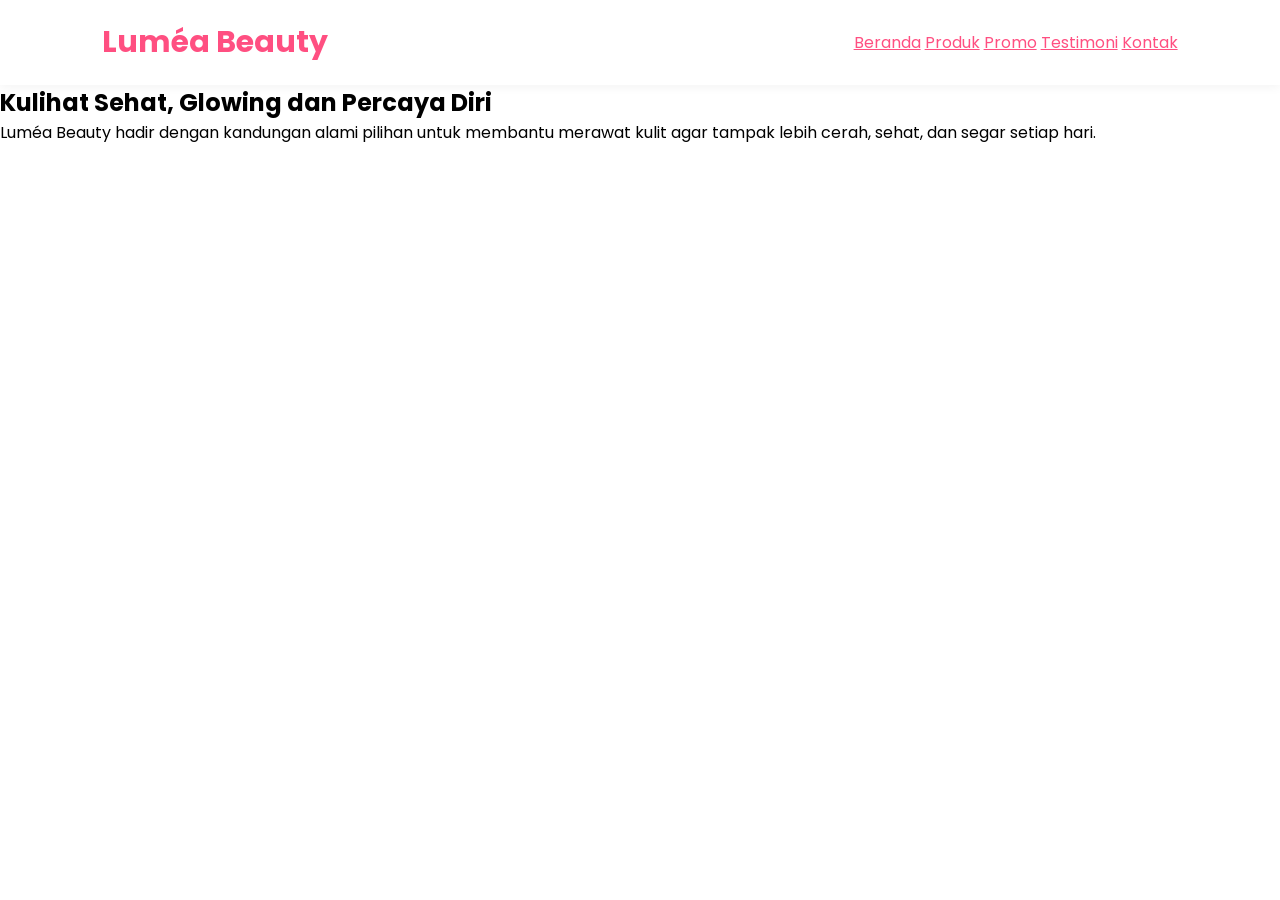
==== lumea.html @ 40b4839c "first commit" ====
<!DOCTYPE html>
<html lang="id">
    <head>
        <meta charset="UTF-8">
        <meta name="viewport" content="width=device-width, initial-scale=1.0">
        <title>Luméa Beauty - Skincare Natural</title>
        <link rel="preconnect" href="https://fonts.googleapis.com">
        <link href="https://fonts.googleapis.com/css2?family=Poppins:wght@300;400;500;600;700&display=swap" rel="stylesheet">

    <style>
        *{
            margin: 0;
            padding: 0;
            box-sizing: border-box;
            font-family: 'Poppins',sans-serif;
        }
            
        body{
            background-color: #fff7f9, #333;
        }

/* HEADER */

    header{
        background: white;
        padding: 20px 8%;
        display: flex;
        justify-content: space-between;
        align-items: center;
        box-shadow: 0 2px 10px rgba(0,0,0,0.05);
        position: sticky;
        top: 0;
        z-index: 100;

    }

    .logo{
        font-size:30px;
        font-weight:700;
        color:#ff4f81;
    }
    
    nav a{
        color:#ff4f81;
    }


    </style>
    </head>

    <body>
        <header>
            <div class="logo">Luméa Beauty</div>
            <nav>
                <a href="#">Beranda</a>
                <a href="#">Produk</a>
                <a href="#">Promo</a>
                <a href="#">Testimoni</a>
                <a href="#">Kontak</a>
            </nav>
        </header>

 <!-- HERO -->
<section class="hero">
    <div class="hero-text">
    <h1>Kulihat Sehat, <span>Glowing</span> dan Percaya Diri</h1>
    <p>
        Luméa Beauty hadir dengan kandungan alami pilihan untuk membantu merawat kulit agar tampak lebih cerah, sehat, dan segar setiap hari.
    </p>
    </div>

</section>
 
    </body>

</html>
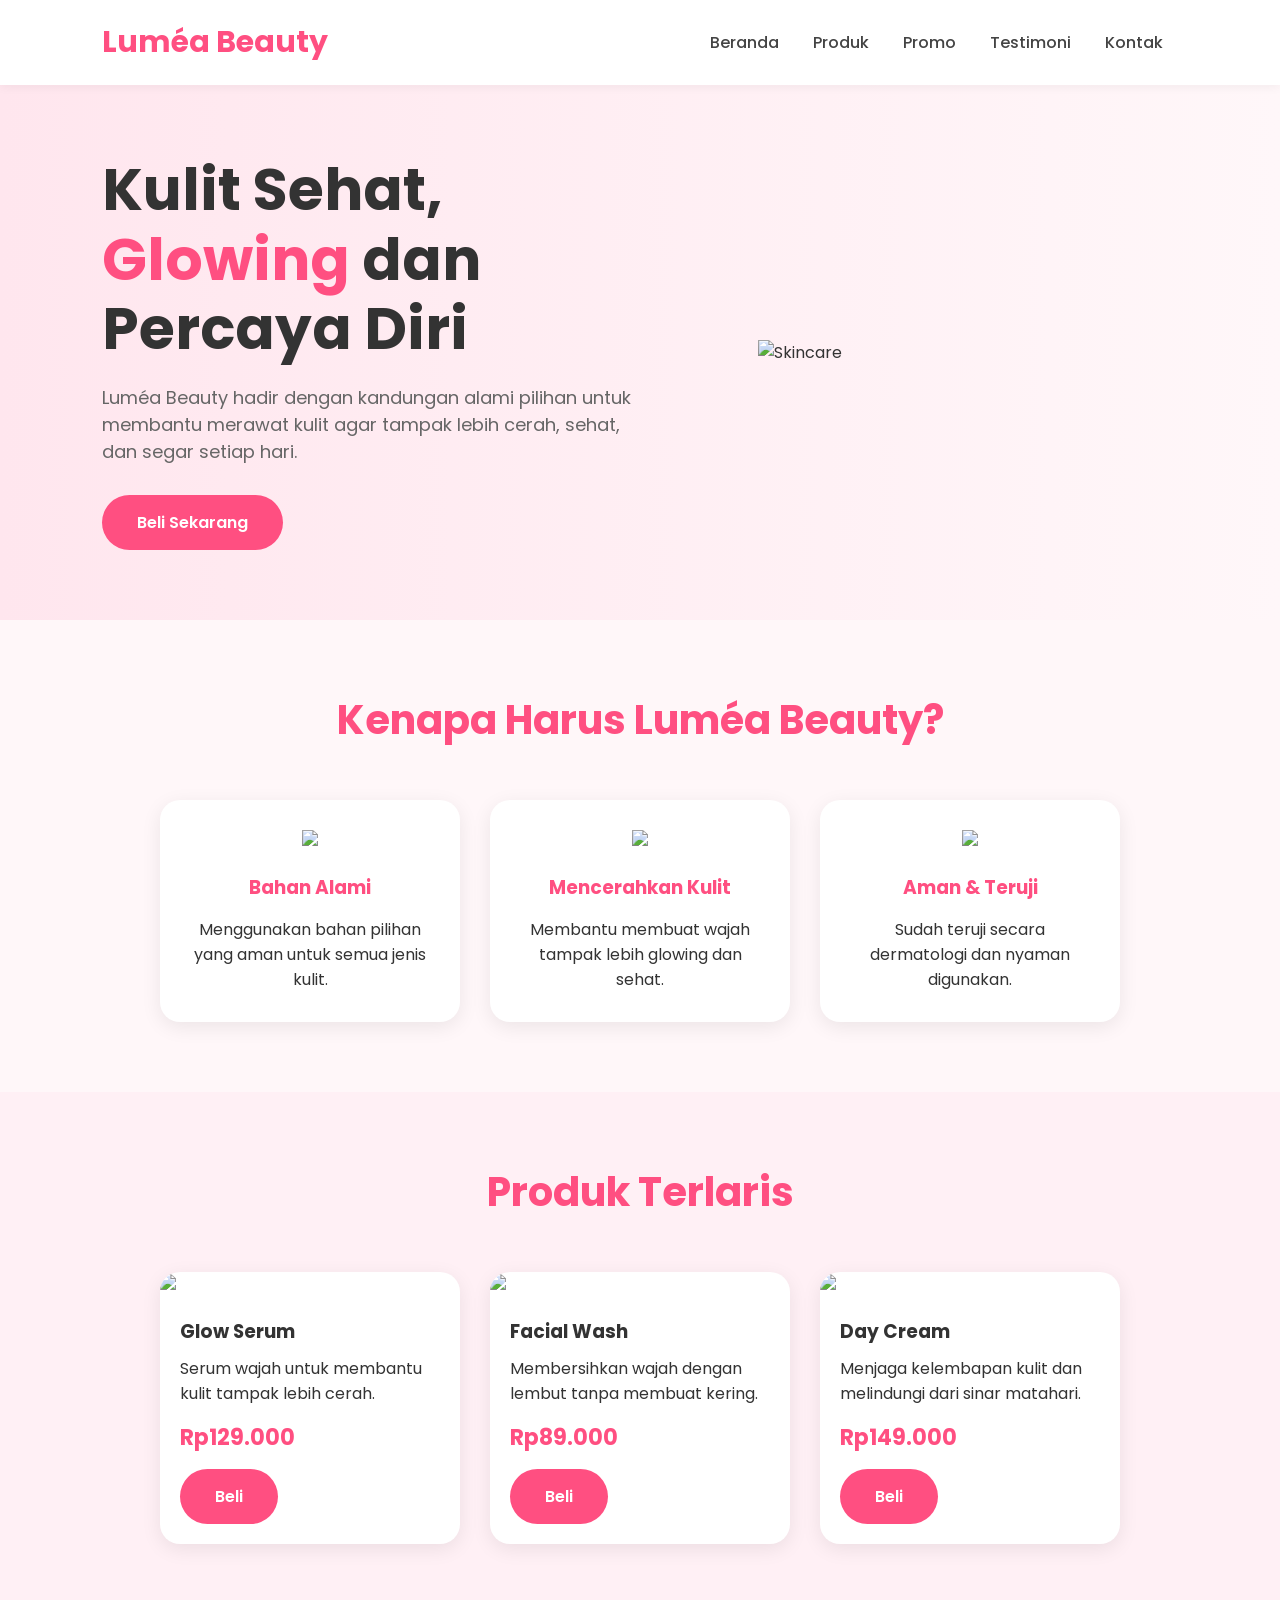
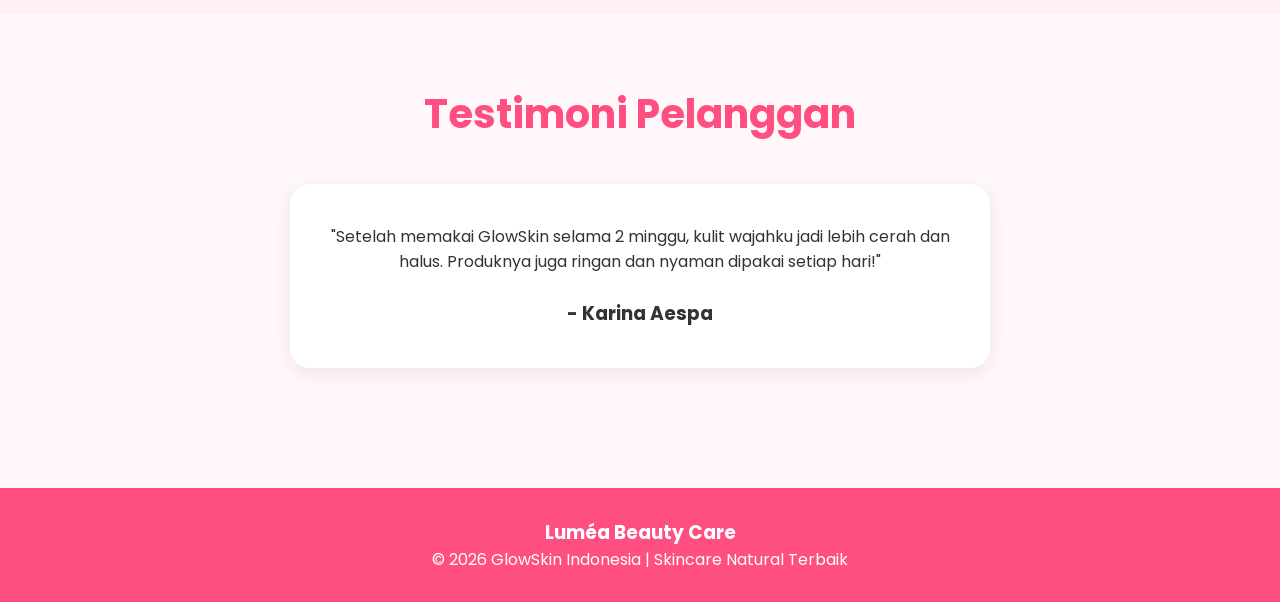
==== commit 8624ebc8: "perubahan projek dari rizka" ====
--- a/lumea.html
+++ b/lumea.html
@@ -16,7 +16,8 @@
         }
             
         body{
-            background-color: #fff7f9, #333;
+            background: #fff7f9;
+            color: #333;
         }
 
 /* HEADER */
@@ -41,9 +42,209 @@
     }
     
     nav a{
-        color:#ff4f81;
-    }
-
+        margin:0 15px;
+        text-decoration:none;
+        color:#444;
+        font-weight:500;
+        transition:0.3s;
+    }
+
+    nav a:hover{
+        color:#ff4f81;
+    }
+
+/* HERO */
+    
+    .hero{
+        display:flex;
+        justify-content:space-between;
+        align-items:center;
+        padding:70px 8%;
+        background:linear-gradient(to right,#ffe6ee,#fff7f9);
+        flex-wrap:wrap;
+    }
+
+    .hero-text{
+        max-width:550px;
+    }
+
+    .hero-text h1{
+        font-size:58px;
+        line-height:1.2;
+        margin-bottom:20px;
+    }
+
+    .hero-text h1 span{
+        color:#ff4f81;
+    }
+
+    .hero-text p{
+        font-size:18px;
+        margin-bottom:30px;
+        color:#666;
+    }
+
+    .btn{
+        display:inline-block;
+        padding:15px 35px;
+        background:#ff4f81;
+        color:white;
+        text-decoration:none;
+        border-radius:40px;
+        font-weight:600;
+        transition:0.3s;
+    }
+
+    .btn:hover{
+        background:#ff2f6d;
+        transform:scale(1.05);
+    }
+
+    .hero img{
+        width:420px;
+        max-width:100%;
+    }
+
+/* FITUR */
+
+    .fitur{
+        padding:70px 8%;
+        text-align:center;
+    }
+
+    .fitur h2{
+        font-size: 40px;
+        margin-bottom: 50px;
+        color: #ff4f81;
+    }
+
+    .box-container{
+        display: flex;
+        justify-content: center;
+        gap: 30px;
+        flex-wrap: wrap;
+    }
+
+    .box{
+        background: white;
+        padding: 30px;
+        border-radius: 20px;
+        width: 300px;
+        box-shadow: 0 5px 20px rgba(0,0,0,0.08);
+        transition: 0.3s;
+    }
+
+    .box:hover{
+        transform:translateY(-10px);
+    }
+
+    .box img{
+        width:100px;
+        margin-bottom:20px;
+    }
+
+    .box h3{
+        margin-bottom:15px;
+        color:#ff4f81;
+    }
+
+/* PRODUK */
+
+    .produk{
+        padding: 70px 8%;
+        background: #fff0f5;
+    }
+
+    .produk h2{
+        text-align: center;
+        font-size: 40px;
+        margin-bottom: 50px;
+        color: #ff4f81;
+    }
+
+    .card-container{
+        display: flex;
+        gap: 30px;
+        justify-content: center;
+        flex-wrap: wrap;
+    }
+
+    .card{
+        background: white;
+        width: 300px;
+        border-radius: 20px;
+        overflow: hidden;
+        box-shadow: 0 5px 20px rgba(0,0,0,0.08);
+        transition: 0.3s;
+    }
+
+    .card:hover{
+        transform:translateY(-10px);
+    }
+
+    .card img{
+        width:100%;
+    }
+
+    .card-body{
+        padding:20px;
+    }
+
+    .card-body h3{
+        margin-bottom:10px;
+    }
+
+   .harga{
+        color:#ff4f81;
+        font-size:22px;
+        font-weight:bold;
+        margin:15px 0;
+    }
+
+/* TESTIMONI */
+
+    .testimoni{
+        padding:70px 8%;
+        text-align:center;
+    }
+
+    .testimoni h2{
+        color:#ff4f81;
+        font-size:40px;
+        margin-bottom:40px;
+    }
+
+    .testi-box{
+        background:white;
+        max-width:700px;
+        margin:auto;
+        padding:40px;
+        border-radius:20px;
+        box-shadow:0 5px 20px rgba(0,0,0,0.08);
+    }
+
+/* FOOTER */
+
+    footer{
+        background:#ff4f81;
+        color:white;
+        text-align:center;
+        padding:30px;
+        margin-top:50px;
+    }
+
+@media(max-width:900px){
+
+    .hero{
+       flex-direction:column;
+       text-align:center;
+    }
+
+    .hero-text h1{
+       font-size:42px;
+    }
+
+    }
 
     </style>
     </head>
@@ -63,14 +264,112 @@
  <!-- HERO -->
 <section class="hero">
     <div class="hero-text">
-    <h1>Kulihat Sehat, <span>Glowing</span> dan Percaya Diri</h1>
+    <h1>Kulit Sehat, <span>Glowing</span> dan Percaya Diri</h1>
     <p>
         Luméa Beauty hadir dengan kandungan alami pilihan untuk membantu merawat kulit agar tampak lebih cerah, sehat, dan segar setiap hari.
     </p>
+    <a href="#" class="btn">Beli Sekarang</a>
     </div>
+    <img src="c:\Users\acer\OneDrive\Pictures\WhatsApp Image 2026-06-10 at 09.47.48 - Salin.jpeg" alt="Skincare">
 
 </section>
+
+<!-- FITUR -->
+<section class="fitur">
+    <h2>Kenapa Harus Luméa Beauty?</h2>
+    <div class="box-container">
+        <div class="box">
+            <img src="https://cdn-icons-png.flaticon.com/512/2913/2913465.png">
+            <h3>Bahan Alami</h3>
+            <p>
+                Menggunakan bahan pilihan yang aman untuk semua jenis kulit.
+            </p>
+        </div>
+
+        <div class="box">
+            <img src="https://cdn-icons-png.flaticon.com/512/1040/1040230.png">
+            <h3>Mencerahkan Kulit</h3>
+            <p>
+                Membantu membuat wajah tampak lebih glowing dan sehat.
+            </p>
+        </div>
+
+        <div class="box">
+            <img src="https://cdn-icons-png.flaticon.com/512/1828/1828884.png">
+            <h3>Aman & Teruji</h3>
+            <p>
+                Sudah teruji secara dermatologi dan nyaman digunakan.
+            </p>
+        </div>
+
+    </div>
+</section>
+
+<!-- PRODUK -->
+ <section class="produk">
+    <h2>Produk Terlaris</h2>
+    <div class="card-container">
+        <div class="card">
+            <img src="c:\Users\acer\OneDrive\Pictures\produk web.jpeg">
+            <div class="card-body">
+                <h3>Glow Serum</h3>
+                <p>
+                    Serum wajah untuk membantu kulit tampak lebih cerah.
+                </p>
+                <div class="harga">Rp129.000</div>
+                <a href="#" class="btn">Beli</a>
+            </div>
+        </div>
+        
+        <div class="card">
+            <img src="https://images.unsplash.com/photo-1617897903246-719242758050?q=80&w=1200&auto=format&fit=crop">
+            <div class="card-body">
+                <h3>Facial Wash</h3>
+                <p>
+                    Membersihkan wajah dengan lembut tanpa membuat kering.
+                </p>
+                <div class="harga">Rp89.000</div>
+                <a href="#" class="btn">Beli</a>
+            </div>
+        </div>    
+
+        <div class="card">
+            <img src="https://images.unsplash.com/photo-1625772452859-1c03d5bf1137?q=80&w=1200&auto=format&fit=crop">
+            <div class="card-body">
+                <h3>Day Cream</h3>
+                <p>
+                    Menjaga kelembapan kulit dan melindungi dari sinar matahari.
+                </p>
+                <div class="harga">Rp149.000</div>
+                <a href="#" class="btn">Beli</a>
+            </div>
+        </div>
+
+    </div>
+ </section>
+
+ <!-- TESTIMONI -->
+  <section class="testimoni">
+    <h2>Testimoni Pelanggan</h2>
+    <div class="testi-box">
+        <p>
+            "Setelah memakai GlowSkin selama 2 minggu, kulit wajahku jadi lebih cerah dan halus. Produknya juga ringan dan nyaman dipakai setiap hari!"
+        </p>
+        <br>
+        <h3>- Karina Aespa</h3>
+    </div>
+
+  </section>
  
+<!-- FOOTER -->
+<footer>
+    <h3>Luméa Beauty Care</h3>
+    <p>
+        © 2026 GlowSkin Indonesia | Skincare Natural Terbaik
+    </p>
+</footer>
+
+
     </body>
 
 </html>
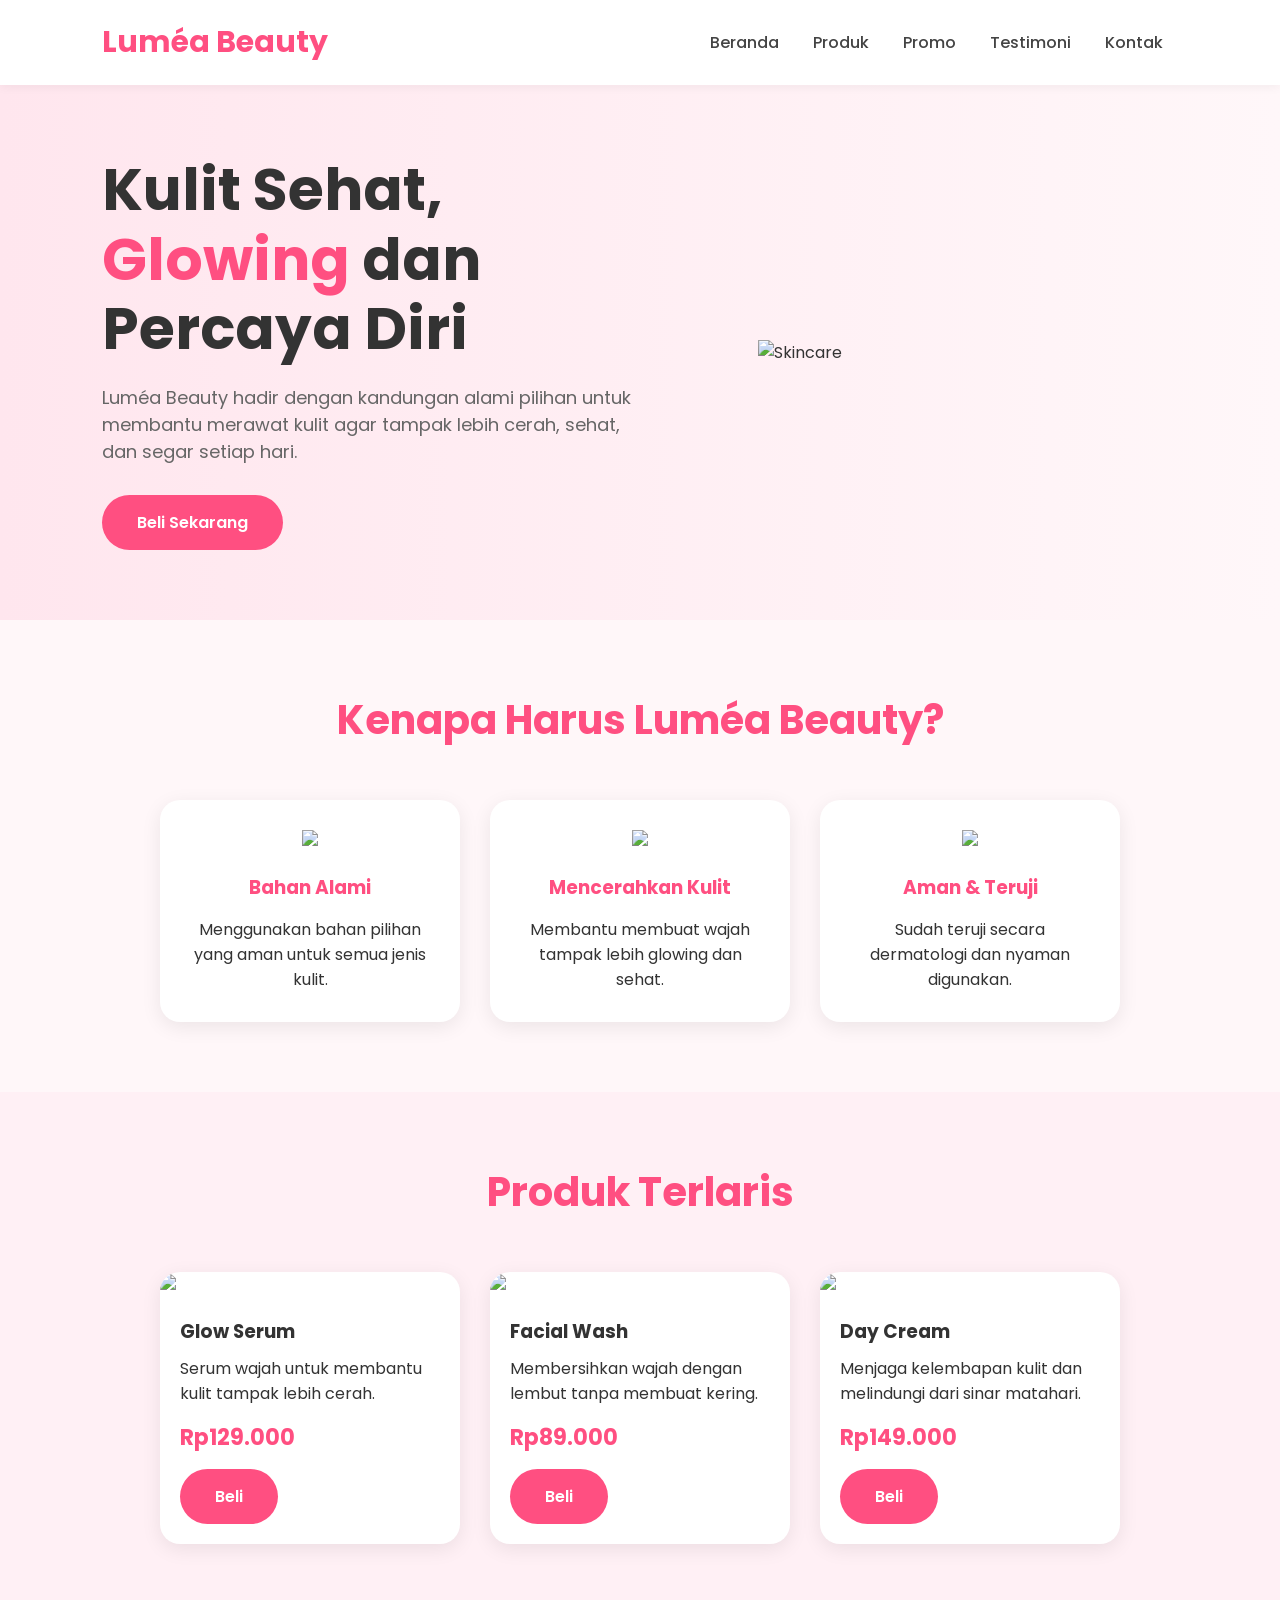
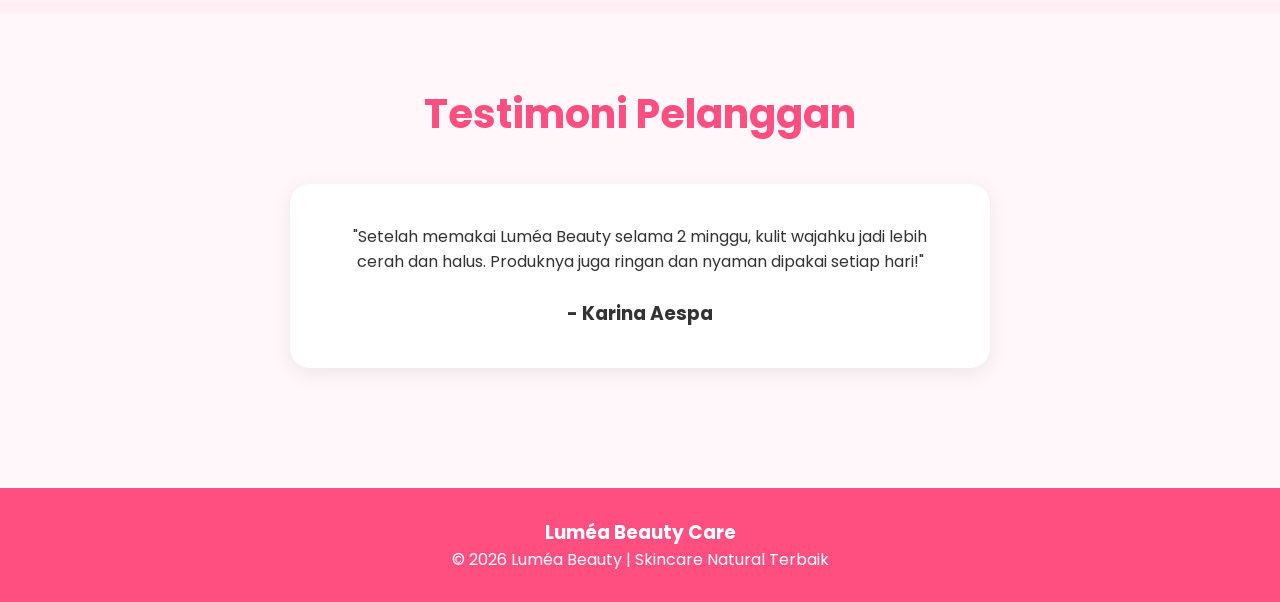
==== commit 3621f4cf: "revisi dari nayla" ====
--- a/lumea.html
+++ b/lumea.html
@@ -6,247 +6,8 @@
         <title>Luméa Beauty - Skincare Natural</title>
         <link rel="preconnect" href="https://fonts.googleapis.com">
         <link href="https://fonts.googleapis.com/css2?family=Poppins:wght@300;400;500;600;700&display=swap" rel="stylesheet">
+        <link rel="stylesheet" type="text/css" href="style.css">
 
-    <style>
-        *{
-            margin: 0;
-            padding: 0;
-            box-sizing: border-box;
-            font-family: 'Poppins',sans-serif;
-        }
-            
-        body{
-            background: #fff7f9;
-            color: #333;
-        }
-
-/* HEADER */
-
-    header{
-        background: white;
-        padding: 20px 8%;
-        display: flex;
-        justify-content: space-between;
-        align-items: center;
-        box-shadow: 0 2px 10px rgba(0,0,0,0.05);
-        position: sticky;
-        top: 0;
-        z-index: 100;
-
-    }
-
-    .logo{
-        font-size:30px;
-        font-weight:700;
-        color:#ff4f81;
-    }
-    
-    nav a{
-        margin:0 15px;
-        text-decoration:none;
-        color:#444;
-        font-weight:500;
-        transition:0.3s;
-    }
-
-    nav a:hover{
-        color:#ff4f81;
-    }
-
-/* HERO */
-    
-    .hero{
-        display:flex;
-        justify-content:space-between;
-        align-items:center;
-        padding:70px 8%;
-        background:linear-gradient(to right,#ffe6ee,#fff7f9);
-        flex-wrap:wrap;
-    }
-
-    .hero-text{
-        max-width:550px;
-    }
-
-    .hero-text h1{
-        font-size:58px;
-        line-height:1.2;
-        margin-bottom:20px;
-    }
-
-    .hero-text h1 span{
-        color:#ff4f81;
-    }
-
-    .hero-text p{
-        font-size:18px;
-        margin-bottom:30px;
-        color:#666;
-    }
-
-    .btn{
-        display:inline-block;
-        padding:15px 35px;
-        background:#ff4f81;
-        color:white;
-        text-decoration:none;
-        border-radius:40px;
-        font-weight:600;
-        transition:0.3s;
-    }
-
-    .btn:hover{
-        background:#ff2f6d;
-        transform:scale(1.05);
-    }
-
-    .hero img{
-        width:420px;
-        max-width:100%;
-    }
-
-/* FITUR */
-
-    .fitur{
-        padding:70px 8%;
-        text-align:center;
-    }
-
-    .fitur h2{
-        font-size: 40px;
-        margin-bottom: 50px;
-        color: #ff4f81;
-    }
-
-    .box-container{
-        display: flex;
-        justify-content: center;
-        gap: 30px;
-        flex-wrap: wrap;
-    }
-
-    .box{
-        background: white;
-        padding: 30px;
-        border-radius: 20px;
-        width: 300px;
-        box-shadow: 0 5px 20px rgba(0,0,0,0.08);
-        transition: 0.3s;
-    }
-
-    .box:hover{
-        transform:translateY(-10px);
-    }
-
-    .box img{
-        width:100px;
-        margin-bottom:20px;
-    }
-
-    .box h3{
-        margin-bottom:15px;
-        color:#ff4f81;
-    }
-
-/* PRODUK */
-
-    .produk{
-        padding: 70px 8%;
-        background: #fff0f5;
-    }
-
-    .produk h2{
-        text-align: center;
-        font-size: 40px;
-        margin-bottom: 50px;
-        color: #ff4f81;
-    }
-
-    .card-container{
-        display: flex;
-        gap: 30px;
-        justify-content: center;
-        flex-wrap: wrap;
-    }
-
-    .card{
-        background: white;
-        width: 300px;
-        border-radius: 20px;
-        overflow: hidden;
-        box-shadow: 0 5px 20px rgba(0,0,0,0.08);
-        transition: 0.3s;
-    }
-
-    .card:hover{
-        transform:translateY(-10px);
-    }
-
-    .card img{
-        width:100%;
-    }
-
-    .card-body{
-        padding:20px;
-    }
-
-    .card-body h3{
-        margin-bottom:10px;
-    }
-
-   .harga{
-        color:#ff4f81;
-        font-size:22px;
-        font-weight:bold;
-        margin:15px 0;
-    }
-
-/* TESTIMONI */
-
-    .testimoni{
-        padding:70px 8%;
-        text-align:center;
-    }
-
-    .testimoni h2{
-        color:#ff4f81;
-        font-size:40px;
-        margin-bottom:40px;
-    }
-
-    .testi-box{
-        background:white;
-        max-width:700px;
-        margin:auto;
-        padding:40px;
-        border-radius:20px;
-        box-shadow:0 5px 20px rgba(0,0,0,0.08);
-    }
-
-/* FOOTER */
-
-    footer{
-        background:#ff4f81;
-        color:white;
-        text-align:center;
-        padding:30px;
-        margin-top:50px;
-    }
-
-@media(max-width:900px){
-
-    .hero{
-       flex-direction:column;
-       text-align:center;
-    }
-
-    .hero-text h1{
-       font-size:42px;
-    }
-
-    }
-
-    </style>
     </head>
 
     <body>
@@ -353,7 +114,7 @@
     <h2>Testimoni Pelanggan</h2>
     <div class="testi-box">
         <p>
-            "Setelah memakai GlowSkin selama 2 minggu, kulit wajahku jadi lebih cerah dan halus. Produknya juga ringan dan nyaman dipakai setiap hari!"
+            "Setelah memakai Luméa Beauty selama 2 minggu, kulit wajahku jadi lebih cerah dan halus. Produknya juga ringan dan nyaman dipakai setiap hari!"
         </p>
         <br>
         <h3>- Karina Aespa</h3>
@@ -365,10 +126,9 @@
 <footer>
     <h3>Luméa Beauty Care</h3>
     <p>
-        © 2026 GlowSkin Indonesia | Skincare Natural Terbaik
+        © 2026 Luméa Beauty  | Skincare Natural Terbaik
     </p>
 </footer>
-
 
     </body>
 
--- a/style.css
+++ b/style.css
@@ -0,0 +1,238 @@
+        *{
+            margin: 0;
+            padding: 0;
+            box-sizing: border-box;
+            font-family: 'Poppins',sans-serif;
+        }
+            
+        body{
+            background: #fff7f9;
+            color: #333;
+        }
+
+/* HEADER */
+
+    header{
+        background: white;
+        padding: 20px 8%;
+        display: flex;
+        justify-content: space-between;
+        align-items: center;
+        box-shadow: 0 2px 10px rgba(0,0,0,0.05);
+        position: sticky;
+        top: 0;
+        z-index: 100;
+
+    }
+
+    .logo{
+        font-size:30px;
+        font-weight:700;
+        color:#ff4f81;
+    }
+    
+    nav a{
+        margin:0 15px;
+        text-decoration:none;
+        color:#444;
+        font-weight:500;
+        transition:0.3s;
+    }
+
+    nav a:hover{
+        color:#ff4f81;
+    }
+
+/* HERO */
+    
+    .hero{
+        display:flex;
+        justify-content:space-between;
+        align-items:center;
+        padding:70px 8%;
+        background:linear-gradient(to right,#ffe6ee,#fff7f9);
+        flex-wrap:wrap;
+    }
+
+    .hero-text{
+        max-width:550px;
+    }
+
+    .hero-text h1{
+        font-size:58px;
+        line-height:1.2;
+        margin-bottom:20px;
+    }
+
+    .hero-text h1 span{
+        color:#ff4f81;
+    }
+
+    .hero-text p{
+        font-size:18px;
+        margin-bottom:30px;
+        color:#666;
+    }
+
+    .btn{
+        display:inline-block;
+        padding:15px 35px;
+        background:#ff4f81;
+        color:white;
+        text-decoration:none;
+        border-radius:40px;
+        font-weight:600;
+        transition:0.3s;
+    }
+
+    .btn:hover{
+        background:#ff2f6d;
+        transform:scale(1.05);
+    }
+
+    .hero img{
+        width:420px;
+        max-width:100%;
+    }
+
+/* FITUR */
+
+    .fitur{
+        padding:70px 8%;
+        text-align:center;
+    }
+
+    .fitur h2{
+        font-size: 40px;
+        margin-bottom: 50px;
+        color: #ff4f81;
+    }
+
+    .box-container{
+        display: flex;
+        justify-content: center;
+        gap: 30px;
+        flex-wrap: wrap;
+    }
+
+    .box{
+        background: white;
+        padding: 30px;
+        border-radius: 20px;
+        width: 300px;
+        box-shadow: 0 5px 20px rgba(0,0,0,0.08);
+        transition: 0.3s;
+    }
+
+    .box:hover{
+        transform:translateY(-10px);
+    }
+
+    .box img{
+        width:100px;
+        margin-bottom:20px;
+    }
+
+    .box h3{
+        margin-bottom:15px;
+        color:#ff4f81;
+    }
+
+/* PRODUK */
+
+    .produk{
+        padding: 70px 8%;
+        background: #fff0f5;
+    }
+
+    .produk h2{
+        text-align: center;
+        font-size: 40px;
+        margin-bottom: 50px;
+        color: #ff4f81;
+    }
+
+    .card-container{
+        display: flex;
+        gap: 30px;
+        justify-content: center;
+        flex-wrap: wrap;
+    }
+
+    .card{
+        background: white;
+        width: 300px;
+        border-radius: 20px;
+        overflow: hidden;
+        box-shadow: 0 5px 20px rgba(0,0,0,0.08);
+        transition: 0.3s;
+    }
+
+    .card:hover{
+        transform:translateY(-10px);
+    }
+
+    .card img{
+        width:100%;
+    }
+
+    .card-body{
+        padding:20px;
+    }
+
+    .card-body h3{
+        margin-bottom:10px;
+    }
+
+   .harga{
+        color:#ff4f81;
+        font-size:22px;
+        font-weight:bold;
+        margin:15px 0;
+    }
+
+/* TESTIMONI */
+
+    .testimoni{
+        padding:70px 8%;
+        text-align:center;
+    }
+
+    .testimoni h2{
+        color:#ff4f81;
+        font-size:40px;
+        margin-bottom:40px;
+    }
+
+    .testi-box{
+        background:white;
+        max-width:700px;
+        margin:auto;
+        padding:40px;
+        border-radius:20px;
+        box-shadow:0 5px 20px rgba(0,0,0,0.08);
+    }
+
+/* FOOTER */
+
+    footer{
+        background:#ff4f81;
+        color:white;
+        text-align:center;
+        padding:30px;
+        margin-top:50px;
+    }
+
+@media(max-width:900px){
+
+    .hero{
+       flex-direction:column;
+       text-align:center;
+    }
+
+    .hero-text h1{
+       font-size:42px;
+    }
+
+    }
+
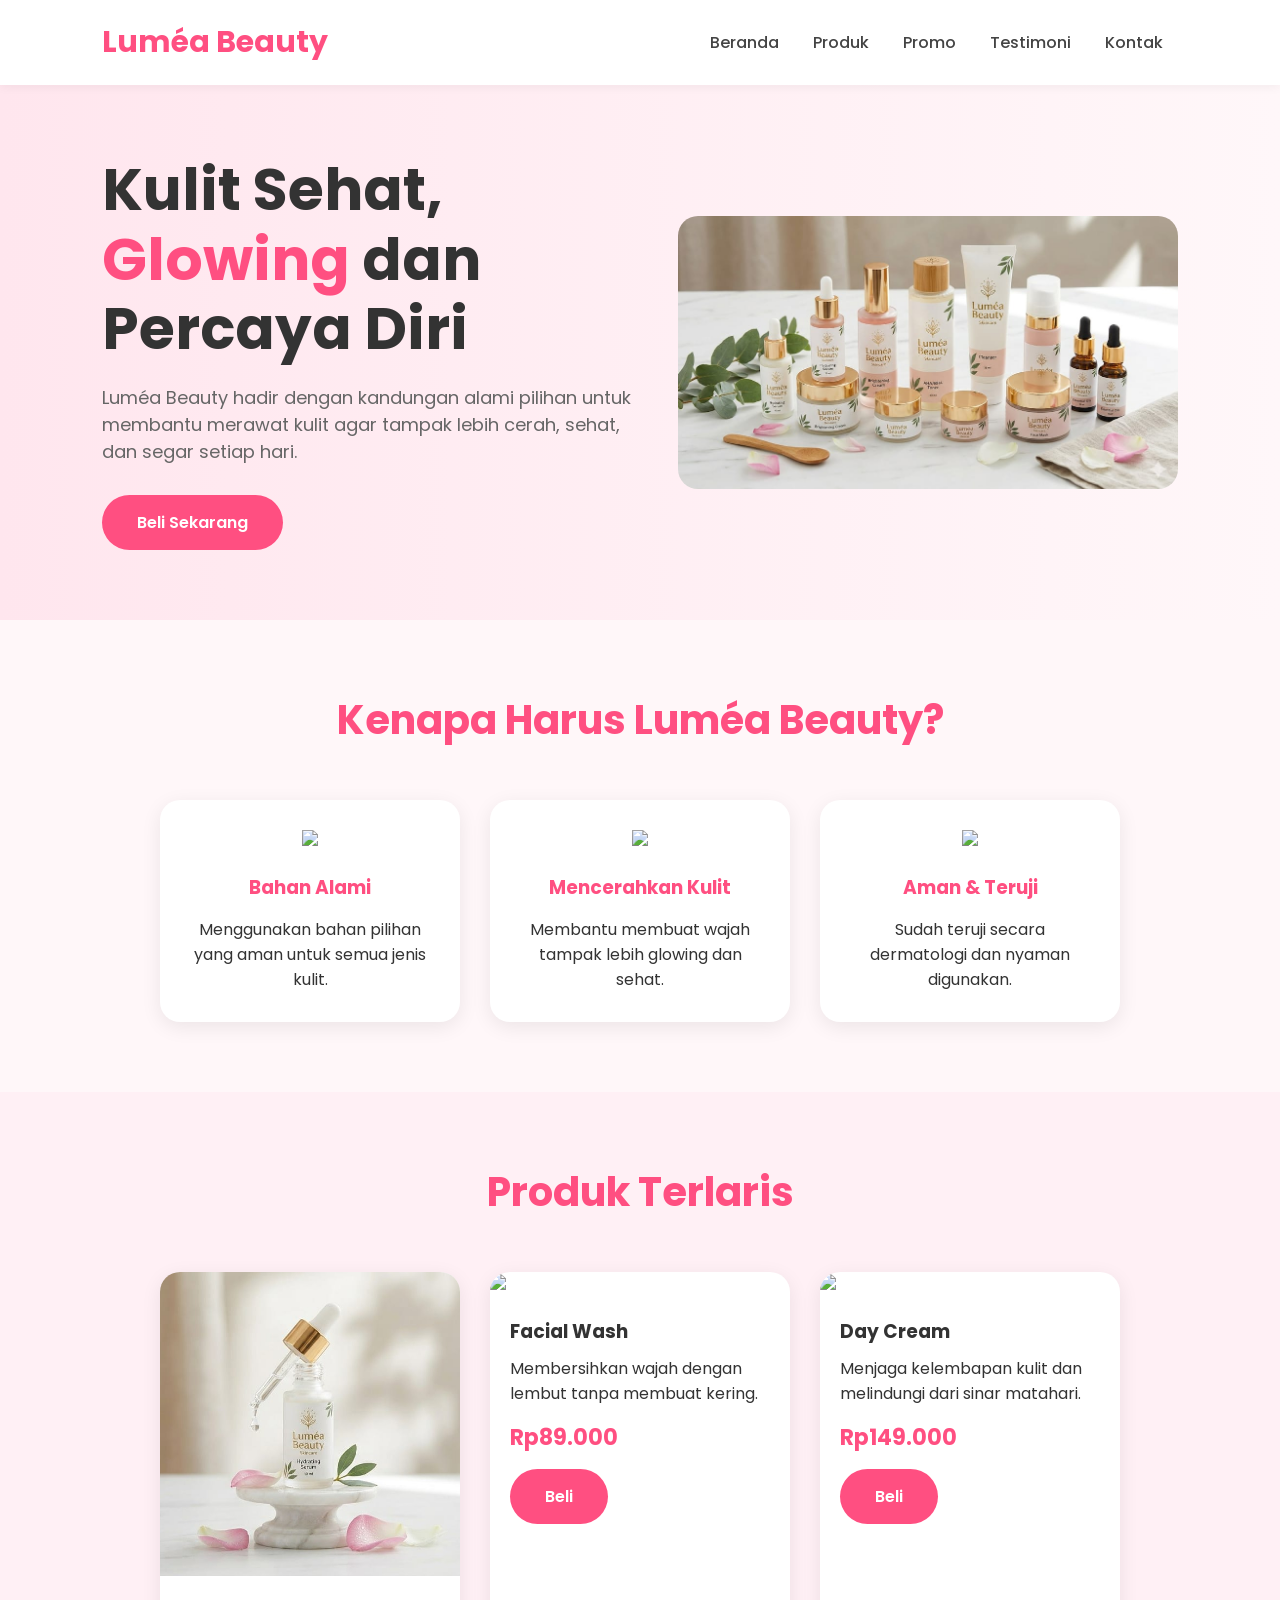
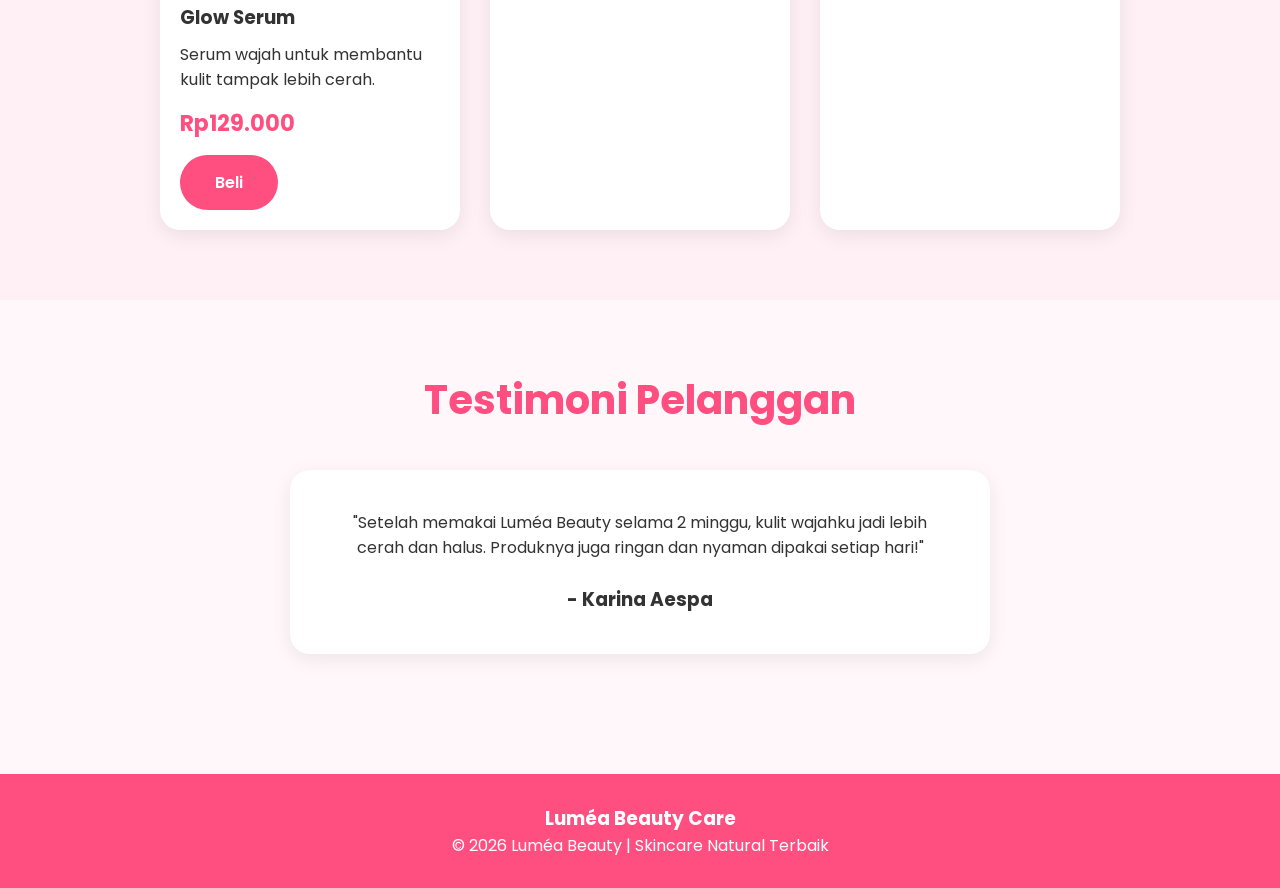
==== commit d4ed5428: "perubahan dari sintia" ====
--- a/lumea.html
+++ b/lumea.html
@@ -31,7 +31,7 @@
     </p>
     <a href="#" class="btn">Beli Sekarang</a>
     </div>
-    <img src="c:\Users\acer\OneDrive\Pictures\WhatsApp Image 2026-06-10 at 09.47.48 - Salin.jpeg" alt="Skincare">
+    <img src="produk.png.jpeg" alt="Skincare">
 
 </section>
 
@@ -71,7 +71,7 @@
     <h2>Produk Terlaris</h2>
     <div class="card-container">
         <div class="card">
-            <img src="c:\Users\acer\OneDrive\Pictures\produk web.jpeg">
+            <img src="serum.png.jpeg" alt="Glow Serum" >
             <div class="card-body">
                 <h3>Glow Serum</h3>
                 <p>
--- a/style.css
+++ b/style.css
@@ -91,7 +91,9 @@
     }
 
     .hero img{
-        width:420px;
+        border-radius: 20px;
+        width:500px;
+        object-fit: cover;
         max-width:100%;
     }
 
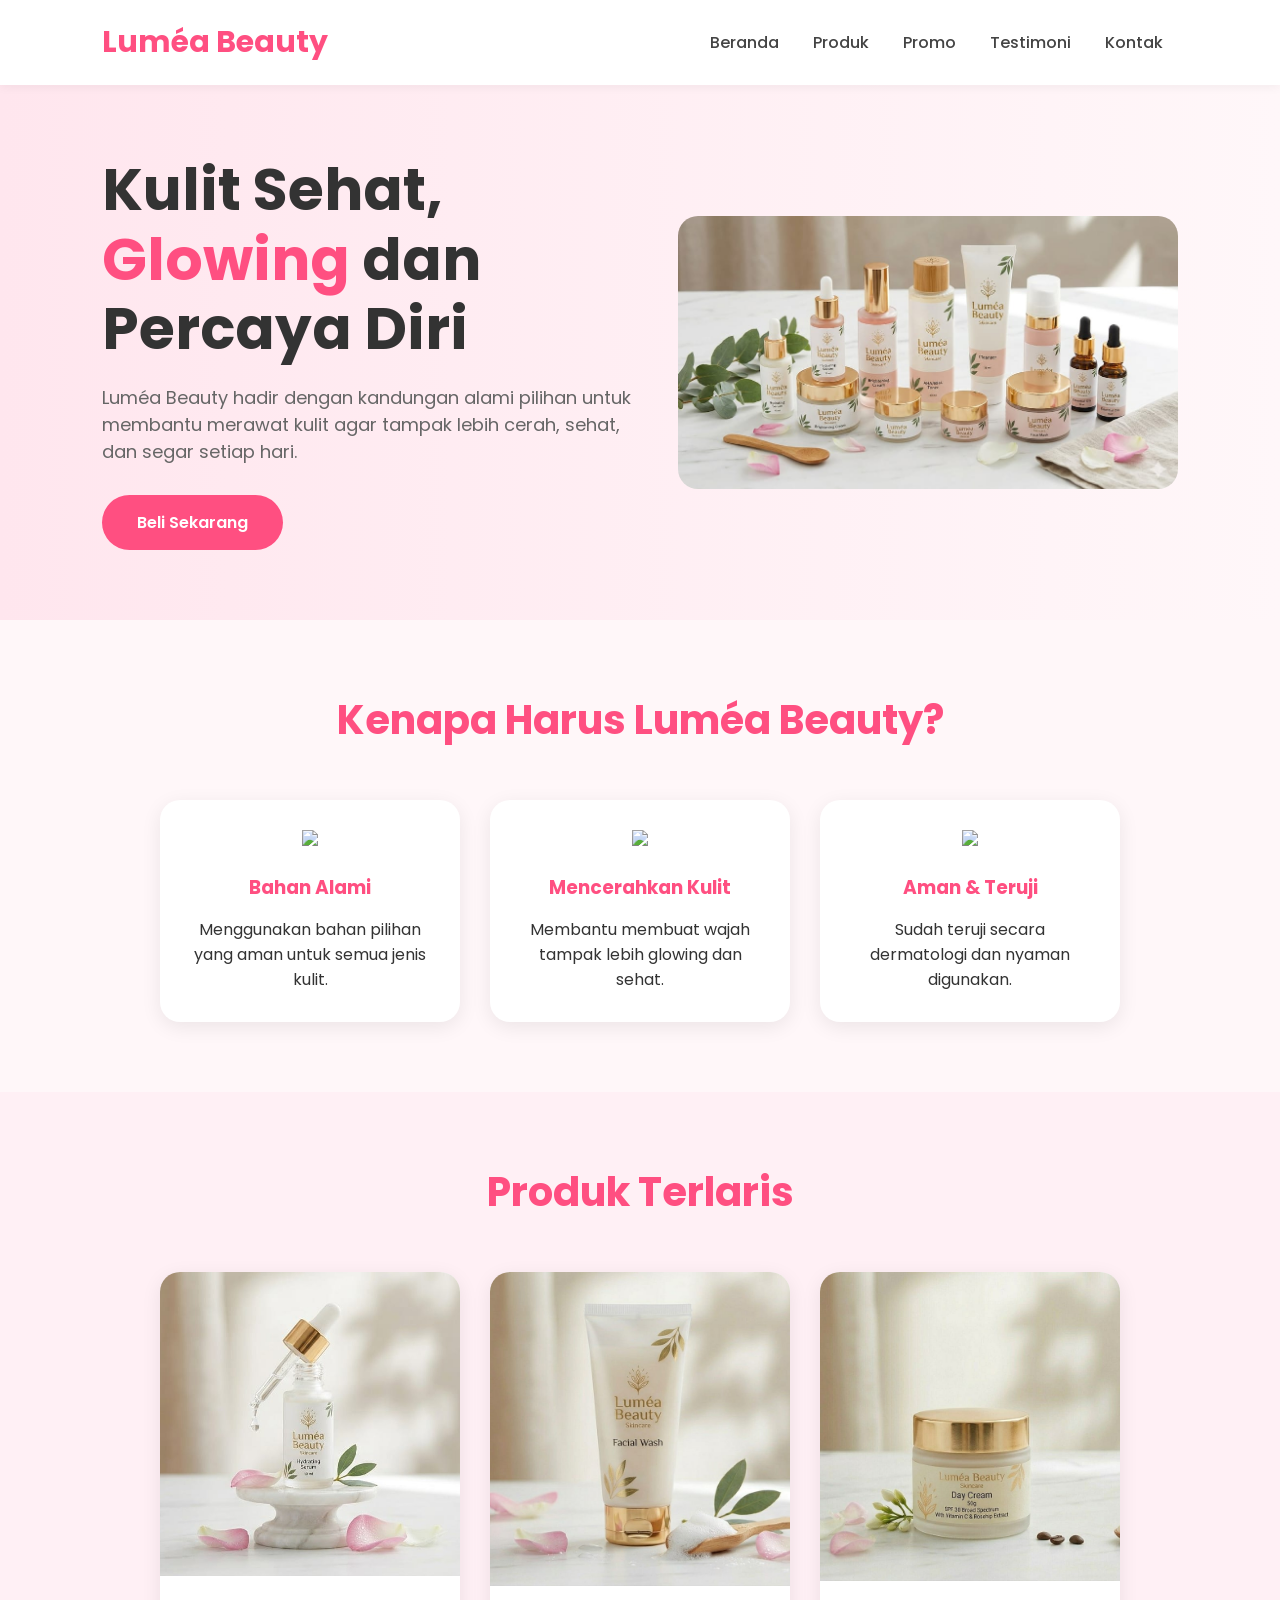
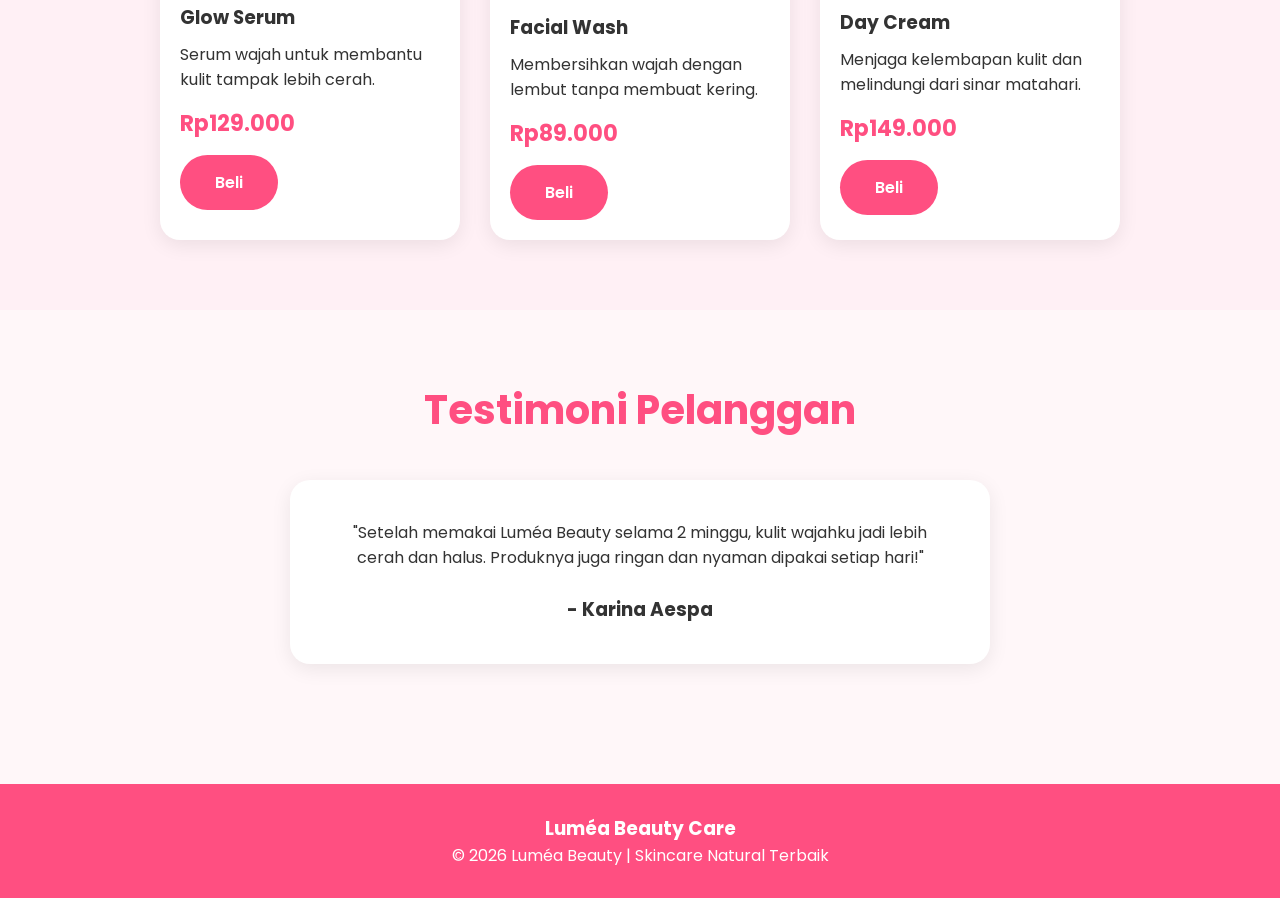
==== commit f338d683: "perubahan dokumen dari cinta" ====
--- a/lumea.html
+++ b/lumea.html
@@ -83,7 +83,7 @@
         </div>
         
         <div class="card">
-            <img src="https://images.unsplash.com/photo-1617897903246-719242758050?q=80&w=1200&auto=format&fit=crop">
+            <img src="facialwash.png.jpeg" alt="Facial Wash" >
             <div class="card-body">
                 <h3>Facial Wash</h3>
                 <p>
@@ -95,7 +95,7 @@
         </div>    
 
         <div class="card">
-            <img src="https://images.unsplash.com/photo-1625772452859-1c03d5bf1137?q=80&w=1200&auto=format&fit=crop">
+            <img src="daycream.png.jpeg" alt="Day Cream">
             <div class="card-body">
                 <h3>Day Cream</h3>
                 <p>
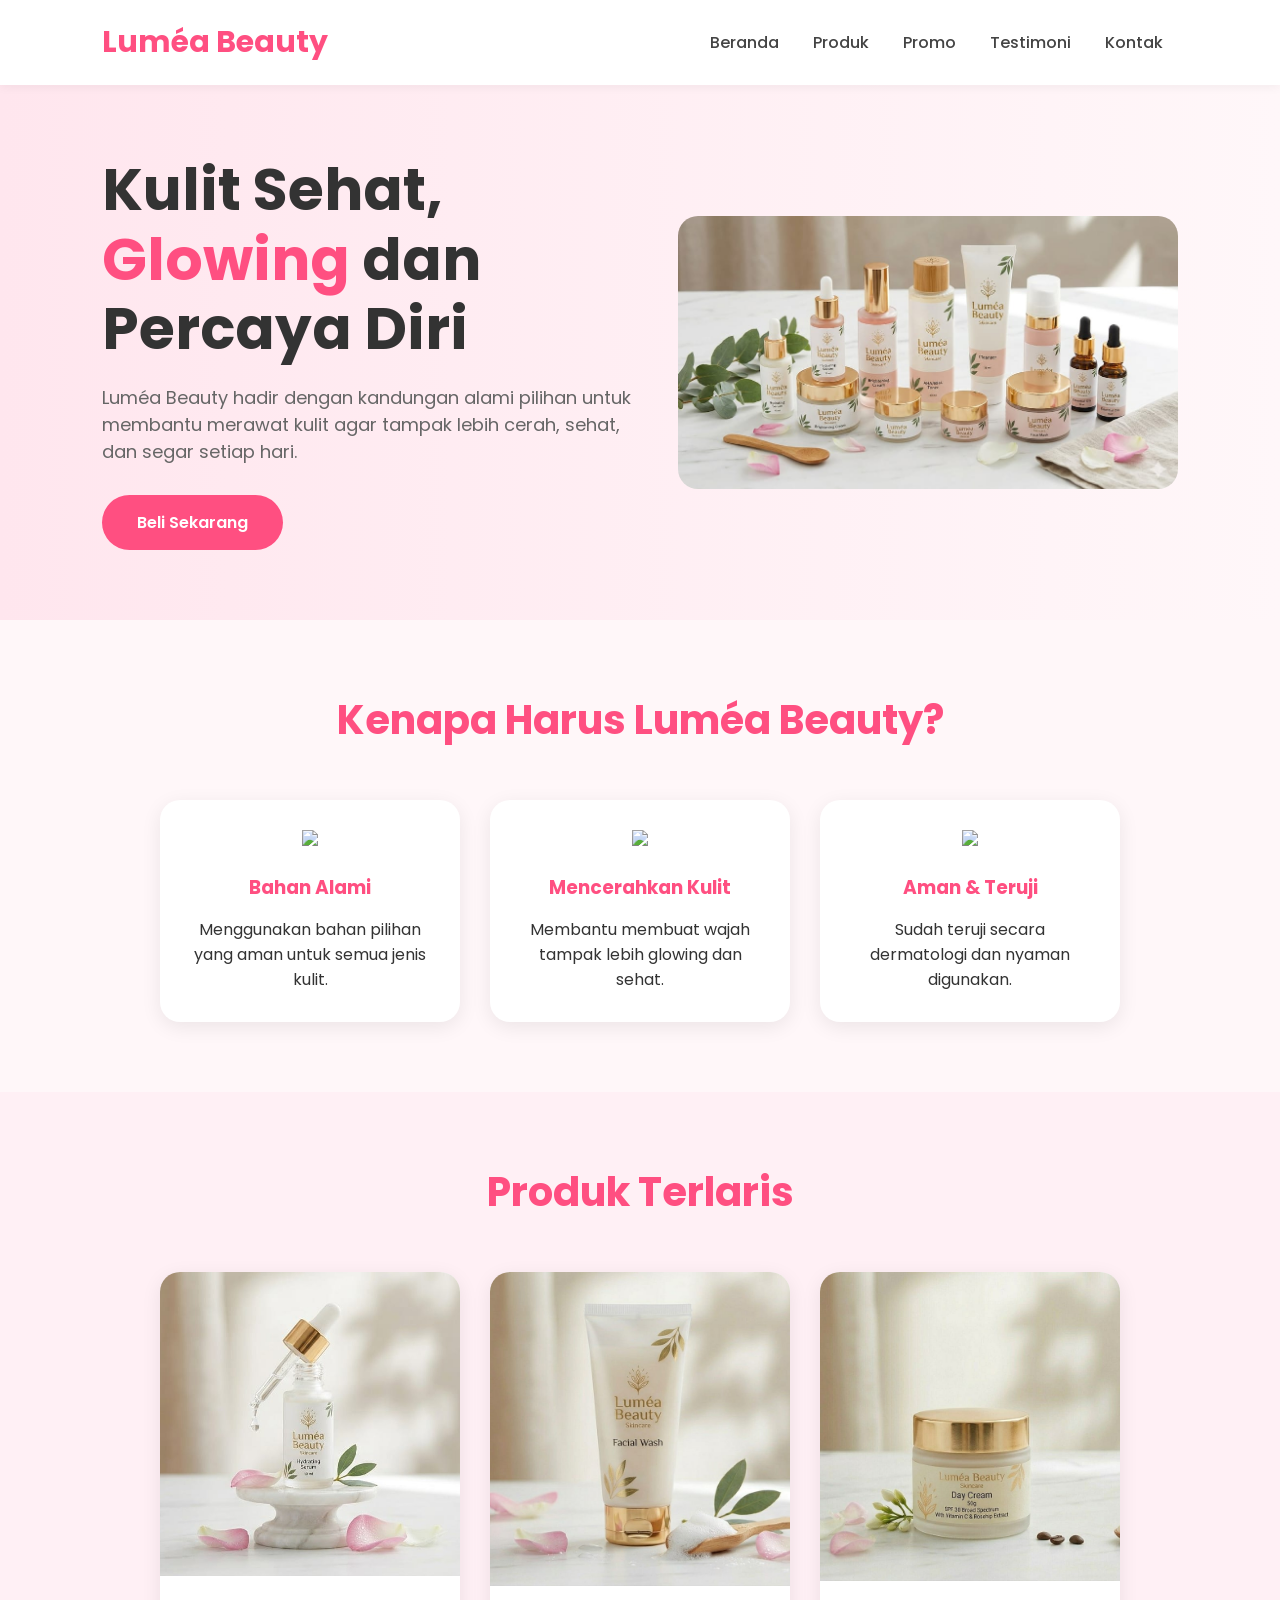
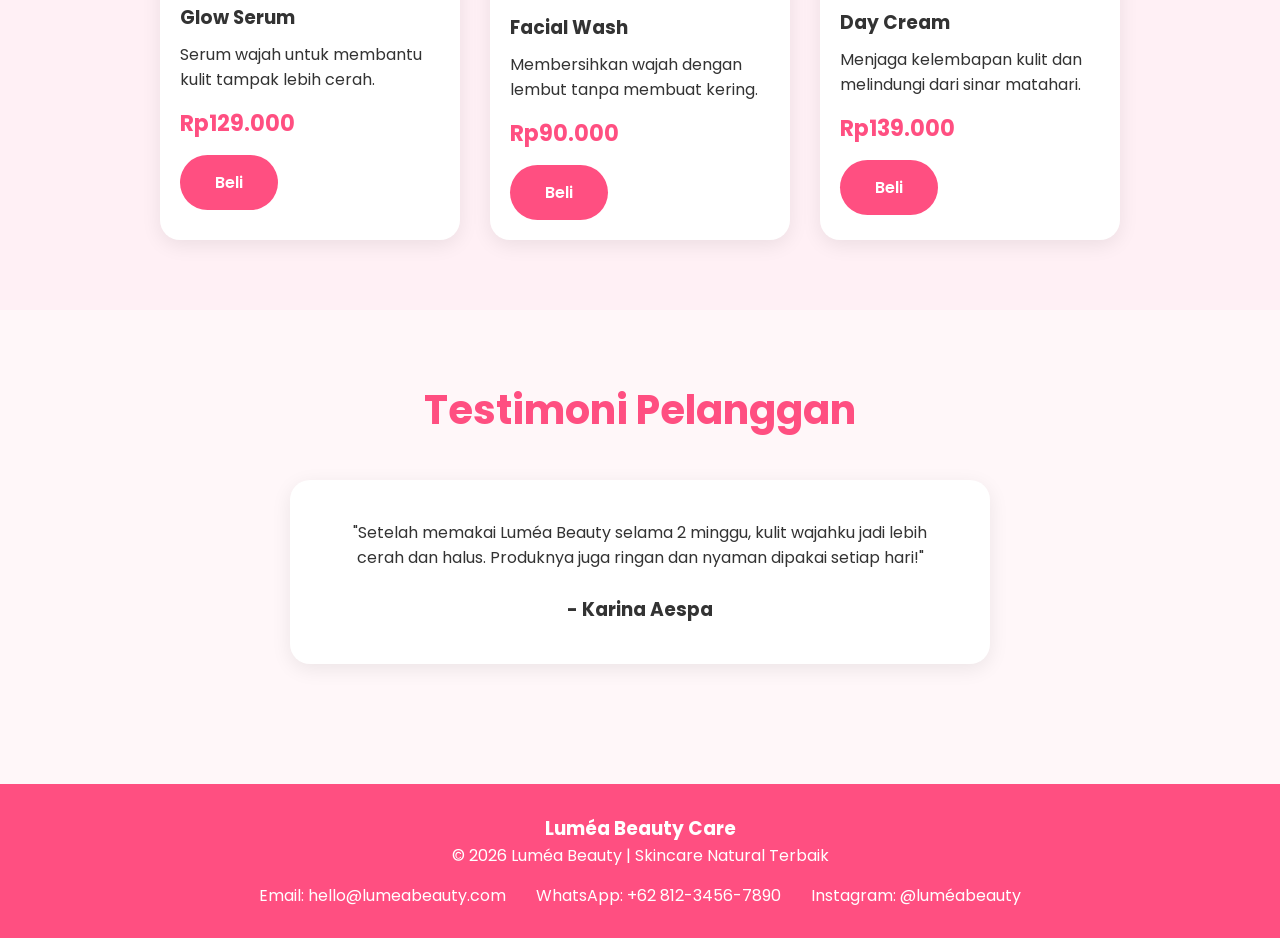
==== commit c97cdfcc: "perubahan dari sintia lagi" ====
--- a/lumea.html
+++ b/lumea.html
@@ -89,7 +89,7 @@
                 <p>
                     Membersihkan wajah dengan lembut tanpa membuat kering.
                 </p>
-                <div class="harga">Rp89.000</div>
+                <div class="harga">Rp90.000</div>
                 <a href="#" class="btn">Beli</a>
             </div>
         </div>    
@@ -101,7 +101,7 @@
                 <p>
                     Menjaga kelembapan kulit dan melindungi dari sinar matahari.
                 </p>
-                <div class="harga">Rp149.000</div>
+                <div class="harga">Rp139.000</div>
                 <a href="#" class="btn">Beli</a>
             </div>
         </div>
@@ -128,6 +128,11 @@
     <p>
         © 2026 Luméa Beauty  | Skincare Natural Terbaik
     </p>
+    <div class="footer-contact">
+        <p>Email: hello@lumeabeauty.com</p>
+        <p>WhatsApp: +62 812-3456-7890</p>
+        <p>Instagram: @luméabeauty</p>
+    </div>
 </footer>
 
     </body>
--- a/style.css
+++ b/style.css
@@ -225,6 +225,14 @@
         margin-top:50px;
     }
 
+    .footer-contact{
+        display: flex;
+        justify-content: center;
+        gap: 30px;
+        margin-top: 15px;
+        flex-wrap: wrap;
+    }
+
 @media(max-width:900px){
 
     .hero{
@@ -236,5 +244,10 @@
        font-size:42px;
     }
 
-    }
-
+    .footer-contact{
+        flex-direction: column;
+        gap: 10px;
+    }
+
+    }
+
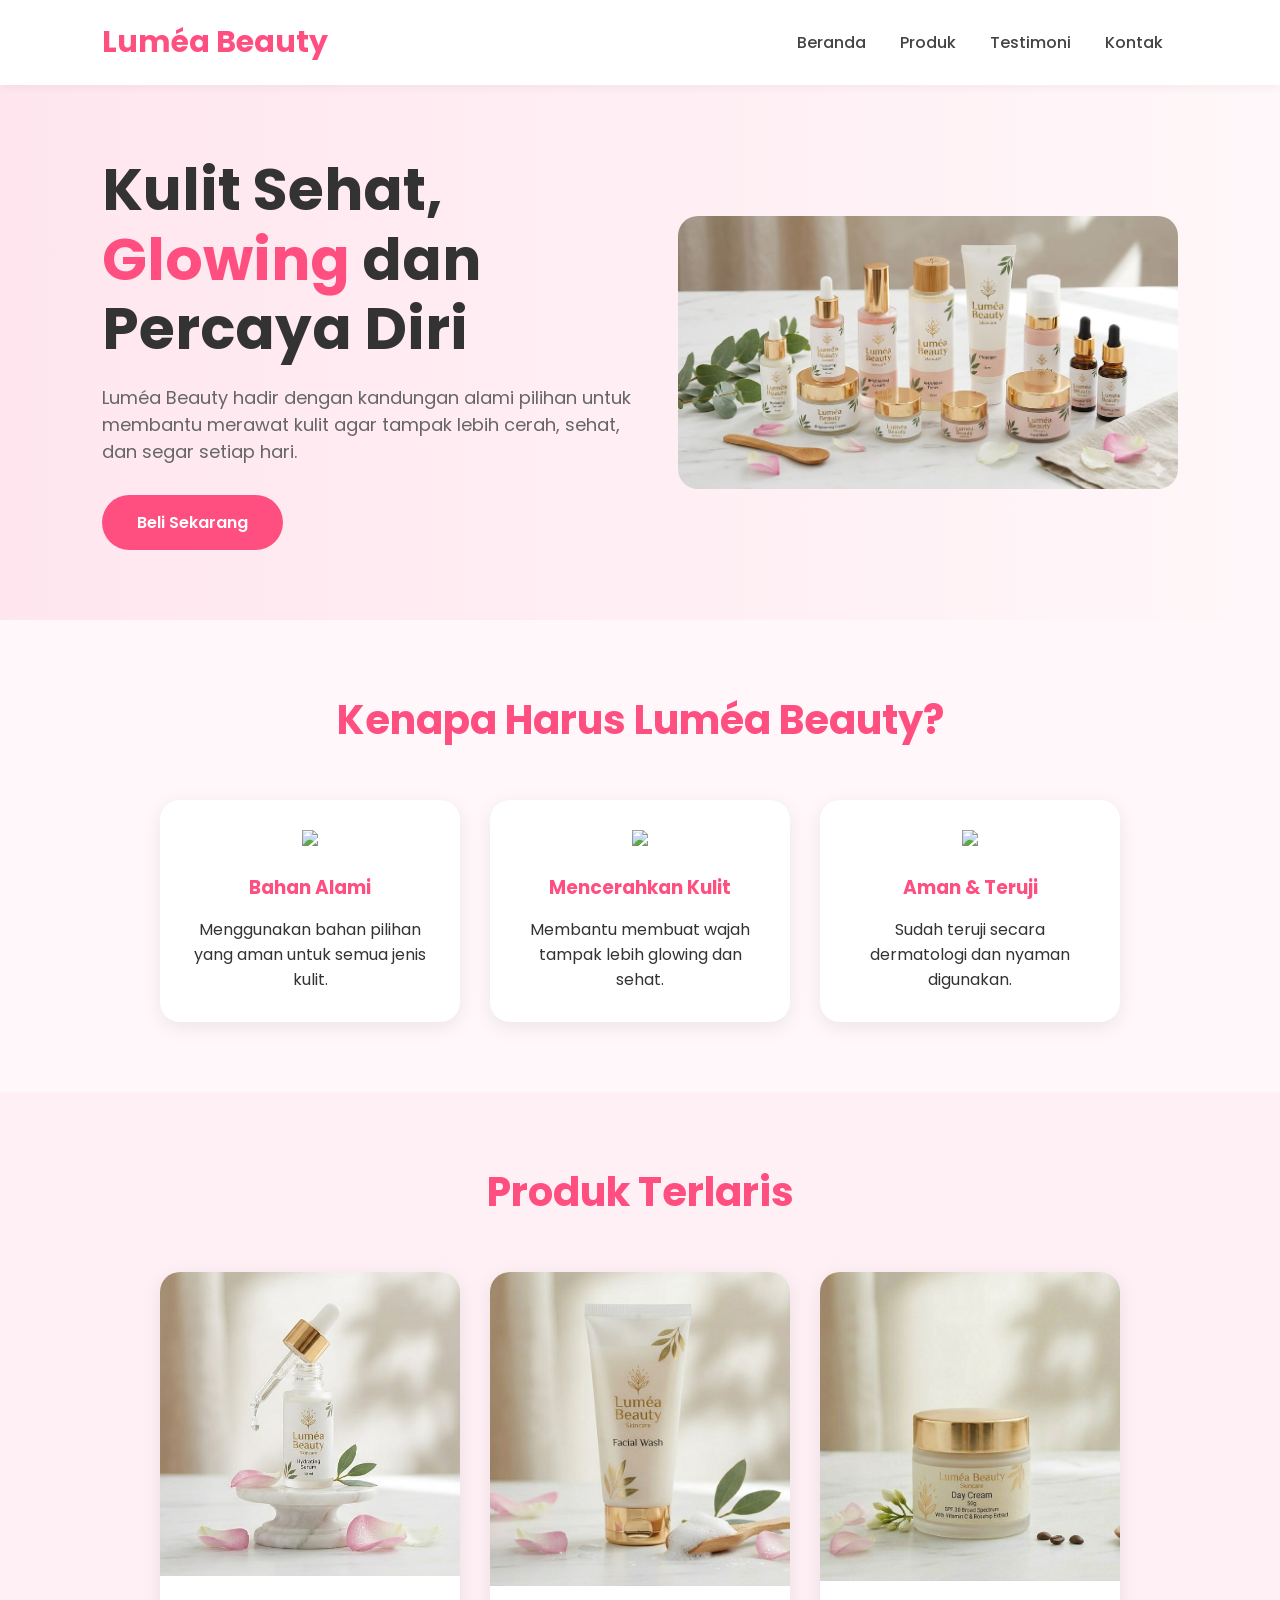
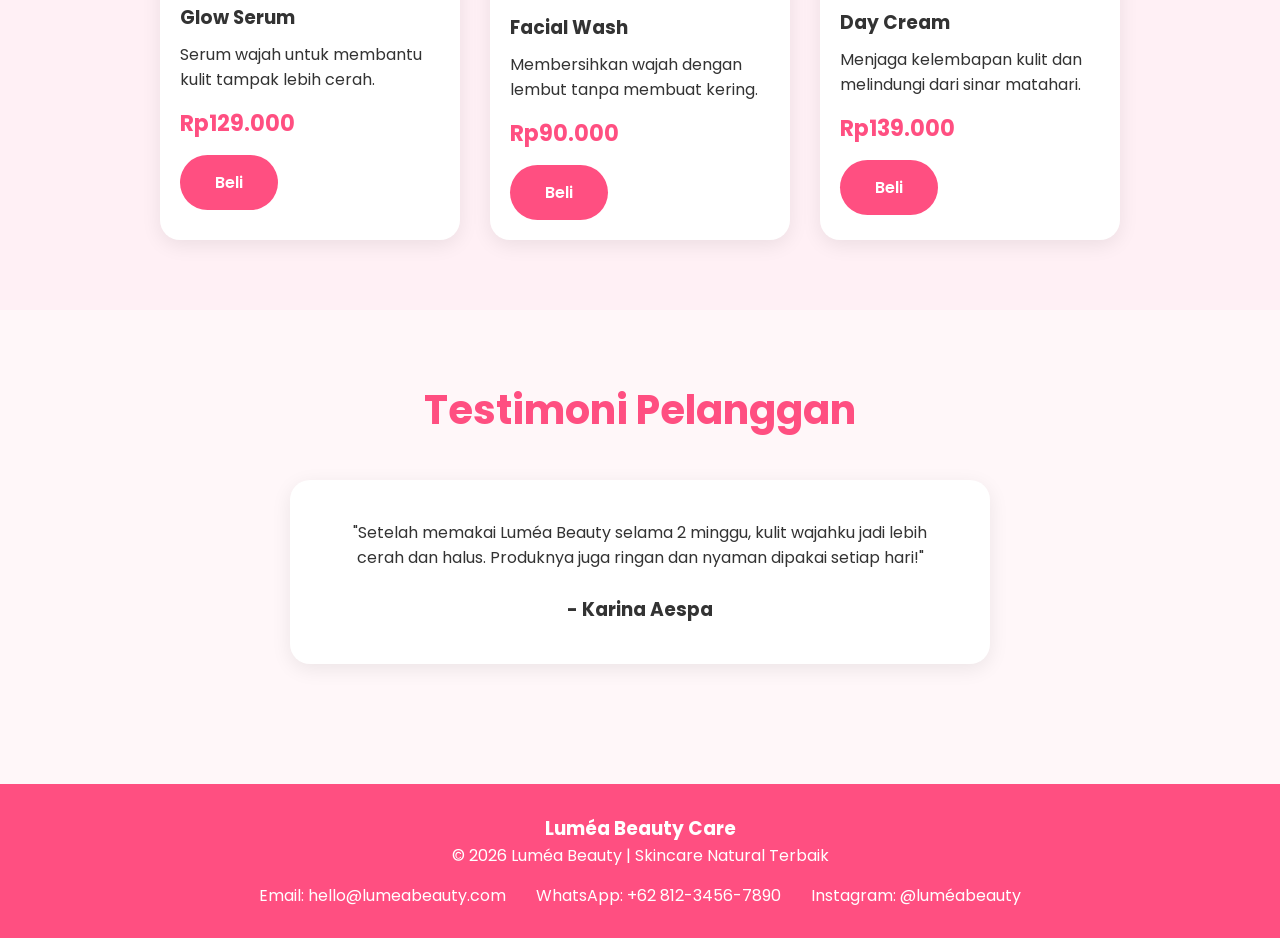
==== commit b9cb68d2: "perubahan dari rizka" ====
--- a/lumea.html
+++ b/lumea.html
@@ -16,7 +16,6 @@
             <nav>
                 <a href="#">Beranda</a>
                 <a href="#">Produk</a>
-                <a href="#">Promo</a>
                 <a href="#">Testimoni</a>
                 <a href="#">Kontak</a>
             </nav>
